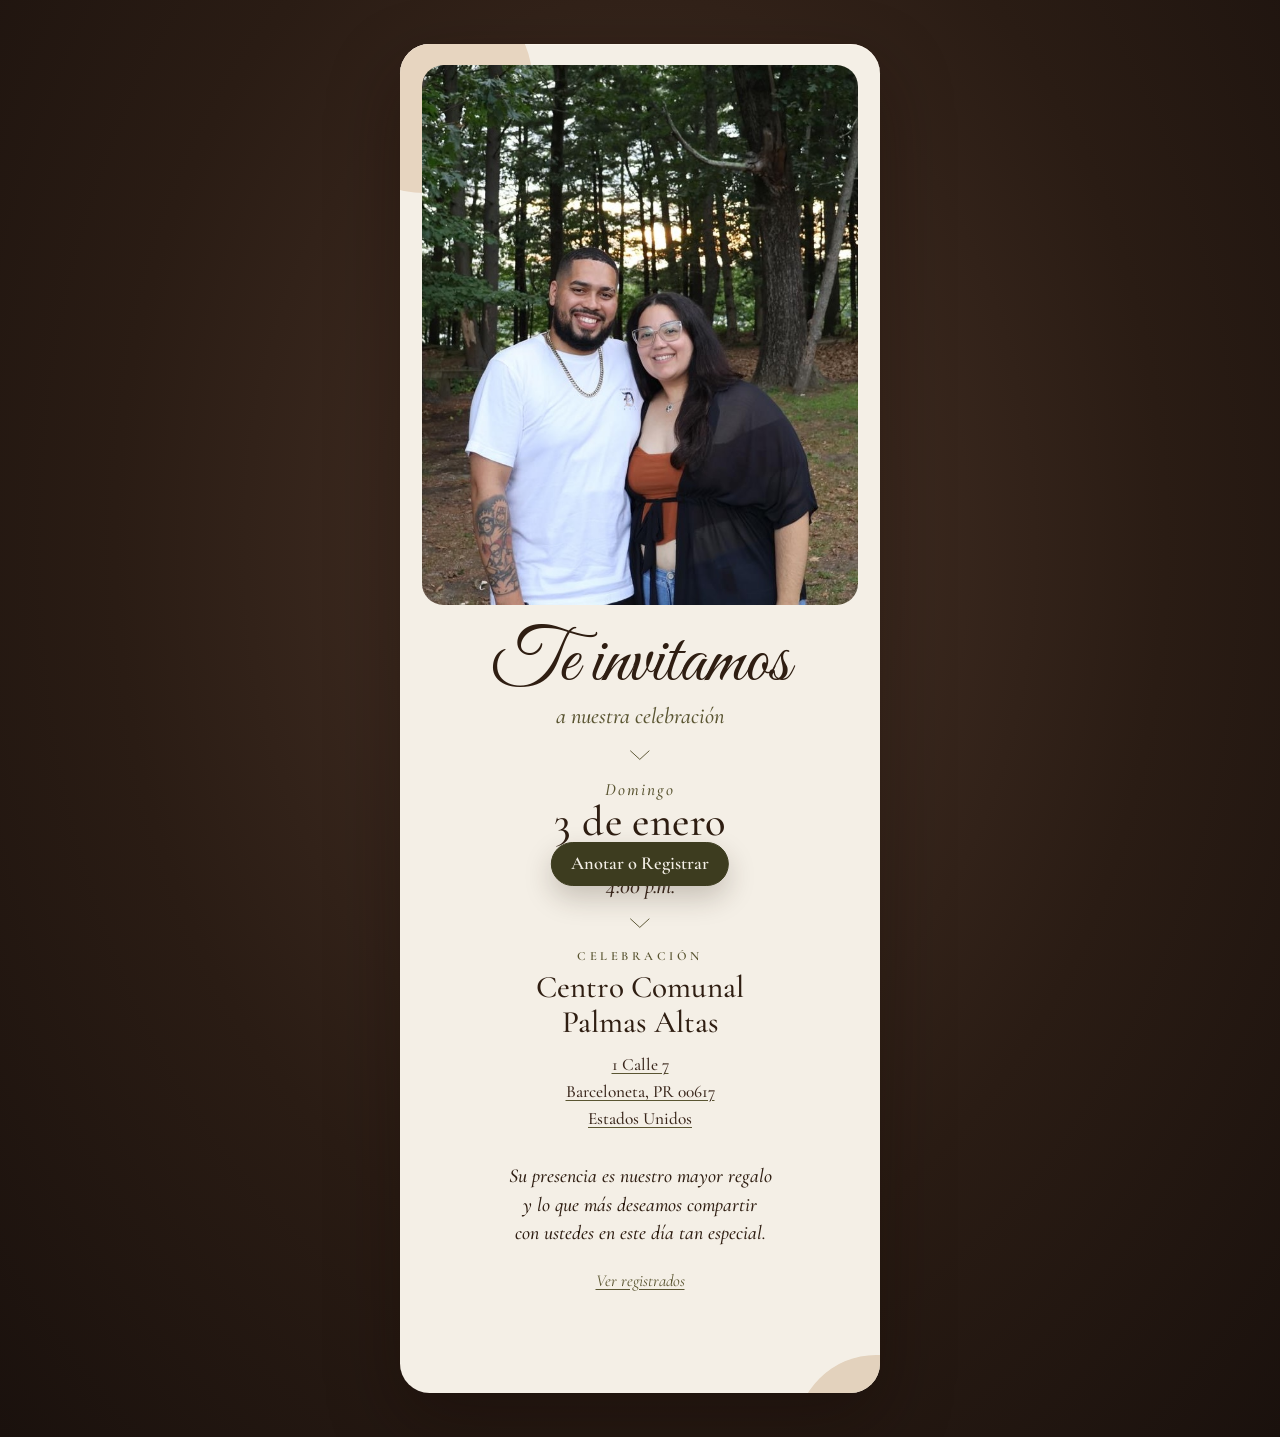
==== index.html @ a9a8bfc8 "Add the wedding invitation with guest registration. Guests can leave a name, phone, and email, and t" ====
<!DOCTYPE html>
<html lang="es">
  <head>
    <meta charset="utf-8" />
    <meta name="viewport" content="width=device-width, initial-scale=1" />
    <title>Te invitamos — 3 de enero de 2027</title>
    <meta
      name="description"
      content="Te invitamos a nuestra celebración el domingo 3 de enero de 2027 a las 4:00 p.m. en el Centro Comunal Palmas Altas, Barceloneta."
    />
    <meta name="theme-color" content="#f4efe6" />
    <link rel="preconnect" href="https://fonts.googleapis.com" />
    <link rel="preconnect" href="https://fonts.gstatic.com" crossorigin />
    <link
      href="https://fonts.googleapis.com/css2?family=Cormorant+Garamond:ital,wght@0,500;0,600;1,500&family=Great+Vibes&display=swap"
      rel="stylesheet"
    />
    <link rel="stylesheet" href="styles.css" />
  </head>
  <body>
    <main class="card">
      <div class="wash wash-a" aria-hidden="true"></div>
      <div class="wash wash-b" aria-hidden="true"></div>

      <figure class="portrait">
        <img
          src="images/pareja.jpg"
          alt="La pareja sonríe junta entre los árboles, con la luz del atardecer detrás."
          width="686"
          height="849"
        />
      </figure>

      <h1>
        <span class="script">Te invitamos</span>
        <span class="line">a nuestra celebración</span>
      </h1>

      <svg class="mark" viewBox="0 0 28 16" aria-hidden="true">
        <path d="M2 2.5 L14 13.5 L26 2.5" />
      </svg>

      <p class="when">
        <time datetime="2027-01-03T16:00-04:00">
          <span class="weekday">Domingo</span>
          <span class="day">3 de enero</span>
          <span class="year">2027</span>
          <span class="hour">4:00 p.m.</span>
        </time>
      </p>

      <svg class="mark" viewBox="0 0 28 16" aria-hidden="true">
        <path d="M2 2.5 L14 13.5 L26 2.5" />
      </svg>

      <p class="label">Celebración</p>
      <h2>Centro Comunal Palmas Altas</h2>
      <address>
        <a
          href="https://www.google.com/maps/search/?api=1&amp;query=Centro%20Comunal%20Palmas%20Altas%2C%201%20Calle%207%2C%20Barceloneta%2C%20PR%2000617"
          >1 Calle 7<br />Barceloneta, PR 00617<br />Estados Unidos</a
        >
      </address>

      <p class="gift">
        Su presencia es nuestro mayor regalo y lo que más deseamos compartir
        con ustedes en este día tan especial.
      </p>
      <p class="lista-link"><a href="lista.html">Ver registrados</a></p>
    </main>

    <button type="button" class="register" aria-haspopup="dialog" aria-controls="registro">
      Anotar o Registrar
    </button>

    <div class="veil" hidden>
      <div
        class="sheet"
        id="registro"
        role="dialog"
        aria-modal="true"
        aria-labelledby="registro-titulo"
      >
        <button type="button" class="sheet-close" aria-label="Cerrar">
          <span aria-hidden="true">×</span>
        </button>
        <h2 id="registro-titulo">Anotar o Registrar</h2>
        <p class="sheet-note">Deja tu nombre, teléfono y email. Solo nosotros vemos estos datos.</p>

        <form id="form-registro" novalidate>
          <div class="field">
            <label for="nombre">Nombre</label>
            <input id="nombre" name="nombre" type="text" autocomplete="name" maxlength="80" aria-describedby="error-nombre" required />
            <p id="error-nombre" class="field-error" hidden></p>
          </div>
          <div class="field">
            <label for="telefono">Teléfono</label>
            <input
              id="telefono"
              name="telefono"
              type="tel"
              inputmode="tel"
              autocomplete="tel"
              maxlength="20"
              aria-describedby="error-telefono"
              required
            />
            <p id="error-telefono" class="field-error" hidden></p>
          </div>
          <div class="field">
            <label for="email">Email</label>
            <input
              id="email"
              name="email"
              type="email"
              autocomplete="email"
              maxlength="120"
              aria-describedby="error-email"
              required
            />
            <p id="error-email" class="field-error" hidden></p>
          </div>
          <button type="submit">Anotar</button>
          <p id="form-status" class="form-status" role="status"></p>
        </form>

        <div class="sheet-done" hidden>
          <p class="sheet-thanks"></p>
          <button type="button" class="sheet-ok">Cerrar</button>
        </div>
      </div>
    </div>
    <script src="registrar.js"></script>
  </body>
</html>
---- styles.css ----
:root {
  --ivory: #f4efe6;
  --cream: #d7bfa9;
  --sand: #c6b69e;
  --olive: #5a5532;
  --olive-deep: #3d3c1f;
  --espresso: #2f1e12;
  --ink: #3a271c;
  --desk: #2a1c14;
  --desk-glow: #4a3428;
  --script: "Great Vibes", "Palatino Linotype", Palatino, serif;
  --serif: "Cormorant Garamond", Palatino, "Palatino Linotype", "Times New Roman", serif;
  color-scheme: only light;
}

*,
*::before,
*::after {
  box-sizing: border-box;
}

html {
  background: var(--desk);
}

body {
  margin: 0;
  min-height: 100svh;
  background: var(--desk);
  color: var(--espresso);
  font-family: var(--serif);
}

.card {
  position: relative;
  isolation: isolate;
  overflow: hidden;
  width: min(100%, 28.5rem);
  min-height: 100svh;
  margin: 0 auto;
  padding: calc(1.15rem + env(safe-area-inset-top)) 1.35rem
    calc(6.4rem + env(safe-area-inset-bottom));
  background: var(--ivory);
  text-align: center;
}

.wash {
  position: absolute;
  z-index: -1;
  border-radius: 50%;
  pointer-events: none;
}

.wash-a {
  width: 13.5rem;
  height: 13.5rem;
  top: -4.2rem;
  left: -5.2rem;
  background: #e7d5c0;
}

.wash-b {
  width: 10rem;
  height: 10rem;
  right: -4.75rem;
  bottom: -7.6rem;
  background: #e3d2bd;
}

.portrait {
  margin: 0.15rem 0 0;
}

.portrait img {
  display: block;
  width: 100%;
  height: auto;
  border-radius: 1.35rem;
}

h1,
h2,
p {
  margin: 0;
}

h1 {
  display: flex;
  flex-direction: column;
  align-items: center;
  margin-top: 1.55rem;
}

.script {
  font-family: var(--script);
  font-size: clamp(3.35rem, 15vw, 4.7rem);
  font-weight: 400;
  line-height: 0.9;
  color: var(--espresso);
}

.line {
  margin-top: 0.35rem;
  font-size: 1.4rem;
  font-style: italic;
  font-weight: 500;
  line-height: 1.2;
  color: var(--olive);
}

.mark {
  display: block;
  width: 1.35rem;
  height: auto;
  margin: 1.15rem auto;
  overflow: visible;
}

.mark path {
  fill: none;
  stroke: var(--olive);
  stroke-width: 1.25;
  stroke-linecap: round;
  stroke-linejoin: round;
}

.when {
  display: flex;
  justify-content: center;
}

time {
  display: flex;
  flex-direction: column;
  align-items: center;
}

.weekday,
.year {
  font-size: 1.08rem;
  font-style: italic;
  font-weight: 500;
  letter-spacing: 0.12em;
  color: var(--olive);
}

.day {
  margin: 0.12rem 0 0.05rem;
  font-size: 2.65rem;
  font-weight: 500;
  line-height: 0.95;
  letter-spacing: 0.01em;
  color: var(--espresso);
}

.hour {
  margin-top: 0.45rem;
  font-size: 1.4rem;
  font-style: italic;
  font-weight: 500;
  color: var(--ink);
}

.label {
  font-size: 0.78rem;
  font-weight: 600;
  letter-spacing: 0.28em;
  text-transform: uppercase;
  color: var(--olive);
}

h2 {
  max-width: 16rem;
  margin: 0.4rem auto 0;
  font-size: 1.95rem;
  font-weight: 500;
  line-height: 1.12;
  text-wrap: balance;
  color: var(--espresso);
}

address {
  margin: 0.75rem auto 0;
  max-width: 16.5rem;
  font-style: normal;
  font-size: 1.08rem;
  font-weight: 500;
  line-height: 1.55;
  text-wrap: balance;
  color: var(--ink);
}

address a {
  color: inherit;
  text-decoration-thickness: 1px;
  text-decoration-color: var(--olive);
  text-underline-offset: 0.18em;
}

address a:hover {
  color: var(--olive-deep);
}

address a:focus-visible {
  outline: 2px solid var(--olive);
  outline-offset: 4px;
  border-radius: 2px;
}

.gift {
  max-width: 20.5rem;
  margin: 1.85rem auto 0;
  font-size: 1.24rem;
  font-style: italic;
  font-weight: 500;
  line-height: 1.45;
  text-wrap: balance;
  color: var(--espresso);
}

.lista-link {
  margin: 1.35rem 0 0;
  font-size: 1.05rem;
  font-style: italic;
}

.lista-link a,
.lista-back a {
  color: var(--olive);
  text-underline-offset: 0.18em;
}

.lista-link a:focus-visible,
.lista-back a:focus-visible {
  outline: 2px solid var(--olive);
  outline-offset: 4px;
  border-radius: 2px;
}

.register {
  position: fixed;
  z-index: 20;
  left: 50%;
  bottom: calc(0.9rem + env(safe-area-inset-bottom));
  transform: translateX(-50%);
  min-height: 2.75rem;
  max-width: calc(100% - 2rem);
  padding: 0.55rem 1.2rem;
  border: 1px solid var(--olive-deep);
  border-radius: 1.4rem;
  background: var(--olive-deep);
  color: var(--ivory);
  font-family: var(--serif);
  font-size: 1.15rem;
  font-weight: 600;
  line-height: 1;
  white-space: nowrap;
  box-shadow: 0 12px 28px rgba(47, 30, 18, 0.22);
  cursor: pointer;
}

.register:hover {
  background: var(--espresso);
}

.register:focus-visible {
  outline: 2px solid var(--ivory);
  outline-offset: 3px;
}

body.sheet-open {
  overflow: hidden;
}

.veil {
  position: fixed;
  z-index: 30;
  inset: 0;
  display: grid;
  align-items: end;
  justify-items: center;
  padding: 0.75rem;
  background: rgba(42, 28, 20, 0.48);
}

.veil[hidden] {
  display: none;
}

.sheet {
  position: relative;
  width: min(100%, 26rem);
  max-height: min(92svh, 42rem);
  overflow: auto;
  padding: 1.35rem 1.25rem calc(1.4rem + env(safe-area-inset-bottom));
  border-radius: 1.35rem;
  background: var(--ivory);
  text-align: left;
  box-shadow: 0 24px 60px rgba(18, 8, 4, 0.35);
}

.sheet-close {
  position: absolute;
  top: 0.55rem;
  right: 0.55rem;
  width: 2.75rem;
  height: 2.75rem;
  border: 0;
  border-radius: 50%;
  background: transparent;
  color: var(--espresso);
  font-family: var(--serif);
  font-size: 1.8rem;
  line-height: 1;
  cursor: pointer;
}

.sheet-close:focus-visible,
.sheet button[type="submit"]:focus-visible,
.sheet-ok:focus-visible,
.clave-form button:focus-visible {
  outline: 2px solid var(--olive);
  outline-offset: 3px;
}

.sheet h2,
.lista h1 {
  margin: 0.2rem 2rem 0 0;
  font-size: 2rem;
  font-weight: 500;
  line-height: 1.05;
  text-align: left;
}

.sheet-note,
.lista-lead {
  margin: 0.55rem 0 0;
  font-size: 1.08rem;
  font-style: italic;
  line-height: 1.35;
  color: var(--ink);
}

.field {
  margin-top: 0.95rem;
}

.field label,
.clave-form label {
  display: block;
  margin-bottom: 0.15rem;
  font-size: 1rem;
  font-style: italic;
  color: var(--olive);
}

.field input,
.clave-form input {
  width: 100%;
  min-height: 2.75rem;
  padding: 0.35rem 0.1rem;
  border: 0;
  border-bottom: 1px solid var(--sand);
  border-radius: 0;
  background: transparent;
  color: var(--espresso);
  font-family: var(--serif);
  font-size: 1.25rem;
}

.field input:focus-visible,
.clave-form input:focus-visible {
  outline: none;
  border-bottom: 2px solid var(--olive);
}

.field input[aria-invalid="true"] {
  border-bottom-color: #6b2d22;
}

.field-error,
.form-status {
  min-height: 0;
  margin: 0.3rem 0 0;
  font-size: 0.98rem;
  font-style: italic;
  color: #6b2d22;
}

.sheet button[type="submit"],
.sheet-ok,
.clave-form button {
  width: 100%;
  min-height: 2.9rem;
  margin-top: 1.15rem;
  border: 0;
  border-radius: 1.4rem;
  background: var(--olive-deep);
  color: var(--ivory);
  font-family: var(--serif);
  font-size: 1.2rem;
  font-weight: 600;
  cursor: pointer;
}

.sheet button[type="submit"]:disabled {
  opacity: 0.7;
  cursor: wait;
}

.sheet-thanks {
  margin: 0.4rem 0 0;
  font-size: 1.45rem;
  font-style: italic;
  line-height: 1.3;
  text-wrap: balance;
}

.lista {
  text-align: left;
}

.lista-back {
  margin: 0 0 1rem;
  font-size: 1.05rem;
  font-style: italic;
}

.lista h1 {
  display: block;
  margin: 0.2rem 0 0;
  text-align: left;
}

.lista-count {
  margin: 1.2rem 0 0;
  font-size: 1.15rem;
  font-style: italic;
  color: var(--olive);
}

.lista-empty p {
  margin: 0.8rem 0 0;
  font-size: 1.2rem;
  font-style: italic;
}

.personas {
  margin: 0.4rem 0 0;
  padding: 0;
  list-style: none;
}

.personas li {
  display: flex;
  flex-direction: column;
  gap: 0.1rem;
  padding: 0.9rem 0;
  border-bottom: 1px solid #e4d5c4;
}

.persona-nombre {
  font-size: 1.45rem;
  line-height: 1.15;
}

.personas a,
.personas time {
  font-size: 1.08rem;
  color: var(--ink);
  text-decoration-color: var(--olive);
  text-underline-offset: 0.15em;
}

.personas a:focus-visible {
  outline: 2px solid var(--olive);
  outline-offset: 3px;
}

@media (min-width: 760px) {
  .veil {
    align-items: center;
  }
}

@media (min-width: 760px) {
  body {
    display: grid;
    place-items: center;
    padding: 2.75rem 1.5rem;
    background:
      radial-gradient(ellipse at 50% 38%, var(--desk-glow) 0%, var(--desk) 58%, #1a110d 100%);
  }

  .card {
    width: min(100%, 30rem);
    min-height: 0;
    border-radius: 1.85rem;
    box-shadow:
      inset 0 1px 0 rgba(255, 248, 238, 0.7),
      0 28px 70px rgba(18, 8, 4, 0.38);
  }

  .script {
    font-size: 4.7rem;
  }
}

@media (max-width: 759px) {
  html,
  body {
    background: var(--ivory);
  }
}

@media print {
  html,
  body {
    background: white;
  }

  .card {
    box-shadow: none;
    min-height: 0;
  }

  .register,
  .veil,
  .lista-link {
    display: none;
  }
}
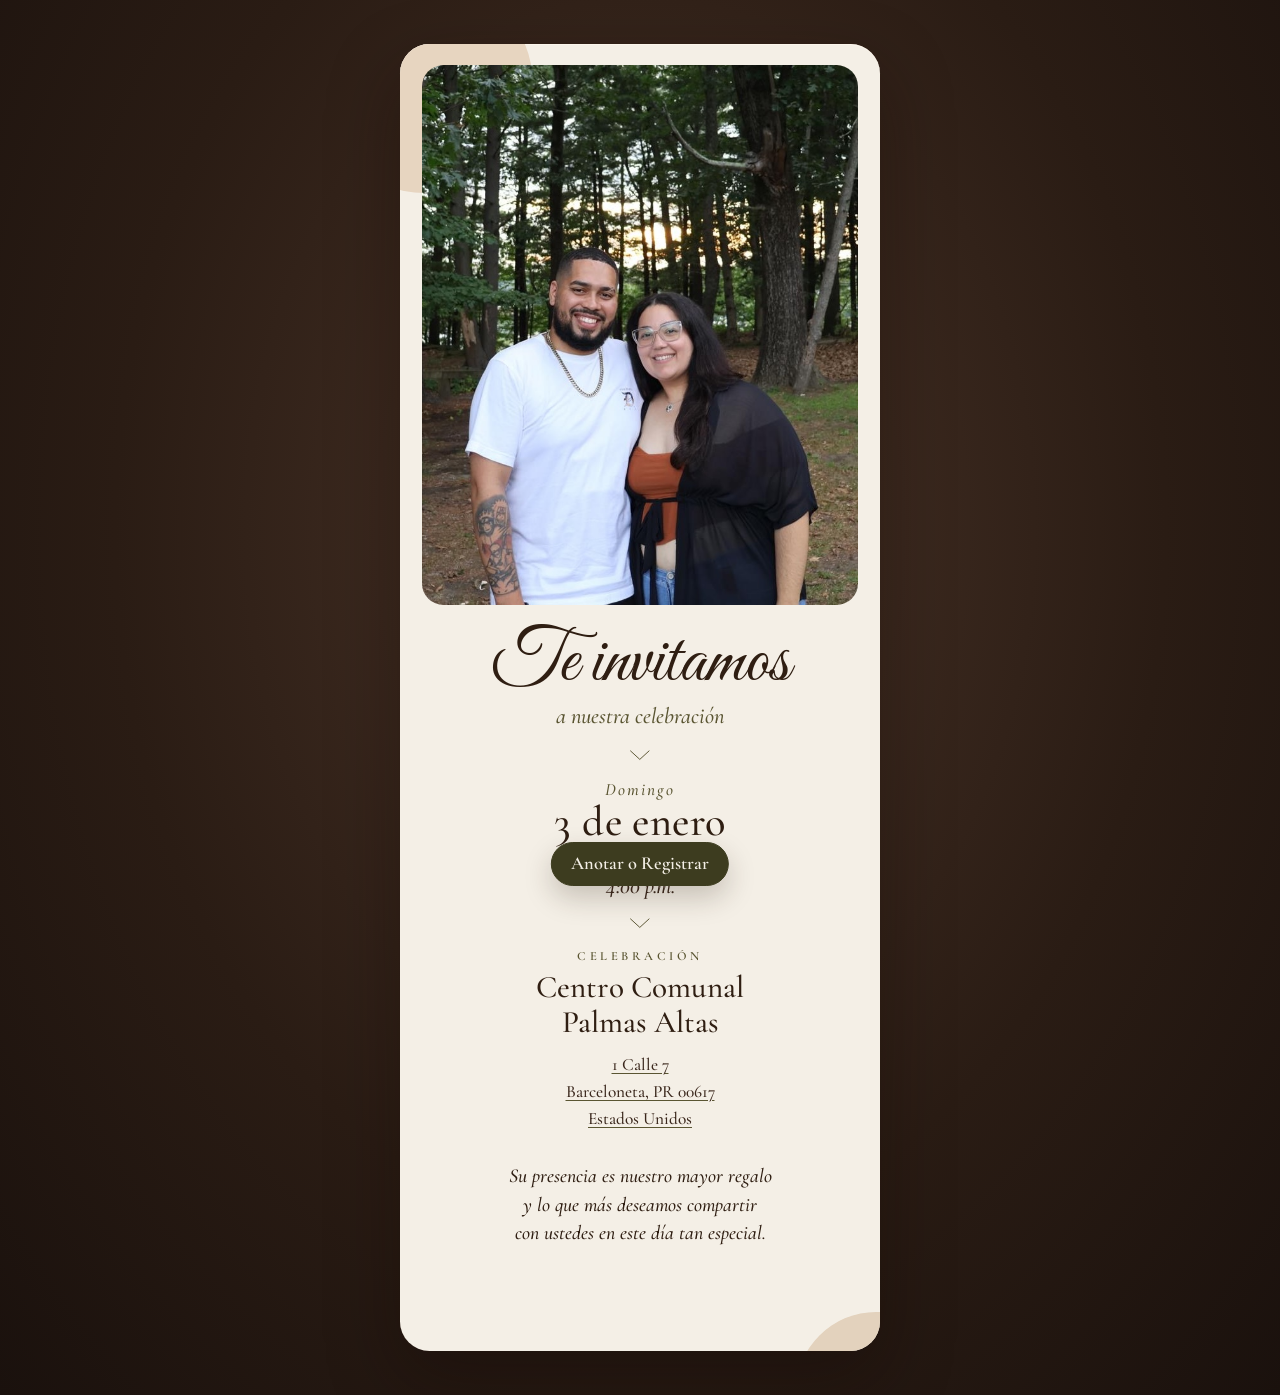
==== commit ea1b69e9: "Save registrations in Supabase and remove the public guest list. Guests register from the invitation" ====
--- a/index.html
+++ b/index.html
@@ -66,7 +66,6 @@
         Su presencia es nuestro mayor regalo y lo que más deseamos compartir
         con ustedes en este día tan especial.
       </p>
-      <p class="lista-link"><a href="lista.html">Ver registrados</a></p>
     </main>
 
     <button type="button" class="register" aria-haspopup="dialog" aria-controls="registro">
@@ -120,7 +119,7 @@
             />
             <p id="error-email" class="field-error" hidden></p>
           </div>
-          <button type="submit">Anotar</button>
+          <button type="submit">Anotar o Registrar</button>
           <p id="form-status" class="form-status" role="status"></p>
         </form>
 
--- a/styles.css
+++ b/styles.css
@@ -268,6 +268,11 @@
   outline-offset: 3px;
 }
 
+body.sheet-open .register {
+  visibility: hidden;
+  pointer-events: none;
+}
+
 body.sheet-open {
   overflow: hidden;
 }
@@ -439,6 +444,28 @@
   color: var(--olive);
 }
 
+.lista-open {
+  margin: 1.4rem 0 0;
+}
+
+.lista-open a {
+  display: flex;
+  align-items: center;
+  justify-content: center;
+  min-height: 2.9rem;
+  border-radius: 1.4rem;
+  background: var(--olive-deep);
+  color: var(--ivory);
+  font-size: 1.2rem;
+  font-weight: 600;
+  text-decoration: none;
+}
+
+.lista-open a:focus-visible {
+  outline: 2px solid var(--olive);
+  outline-offset: 3px;
+}
+
 .lista-empty p {
   margin: 0.8rem 0 0;
   font-size: 1.2rem;
